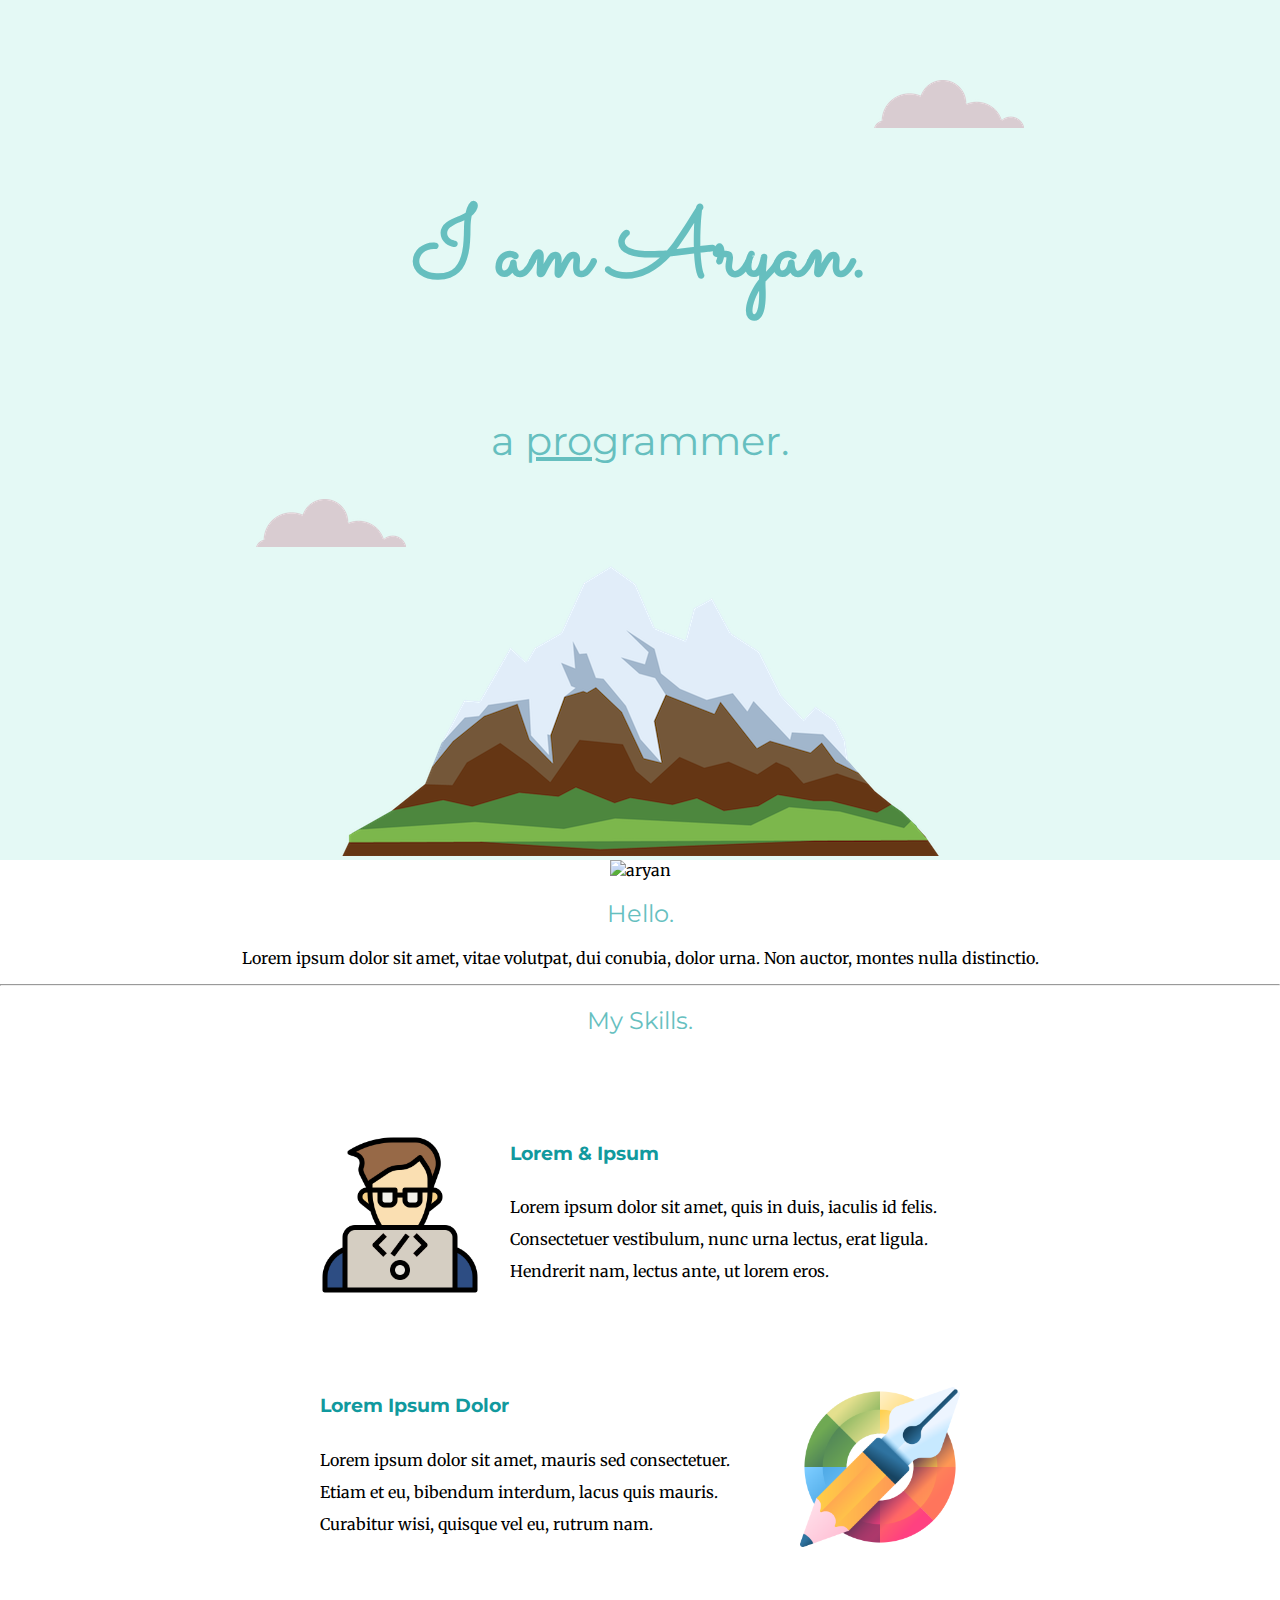
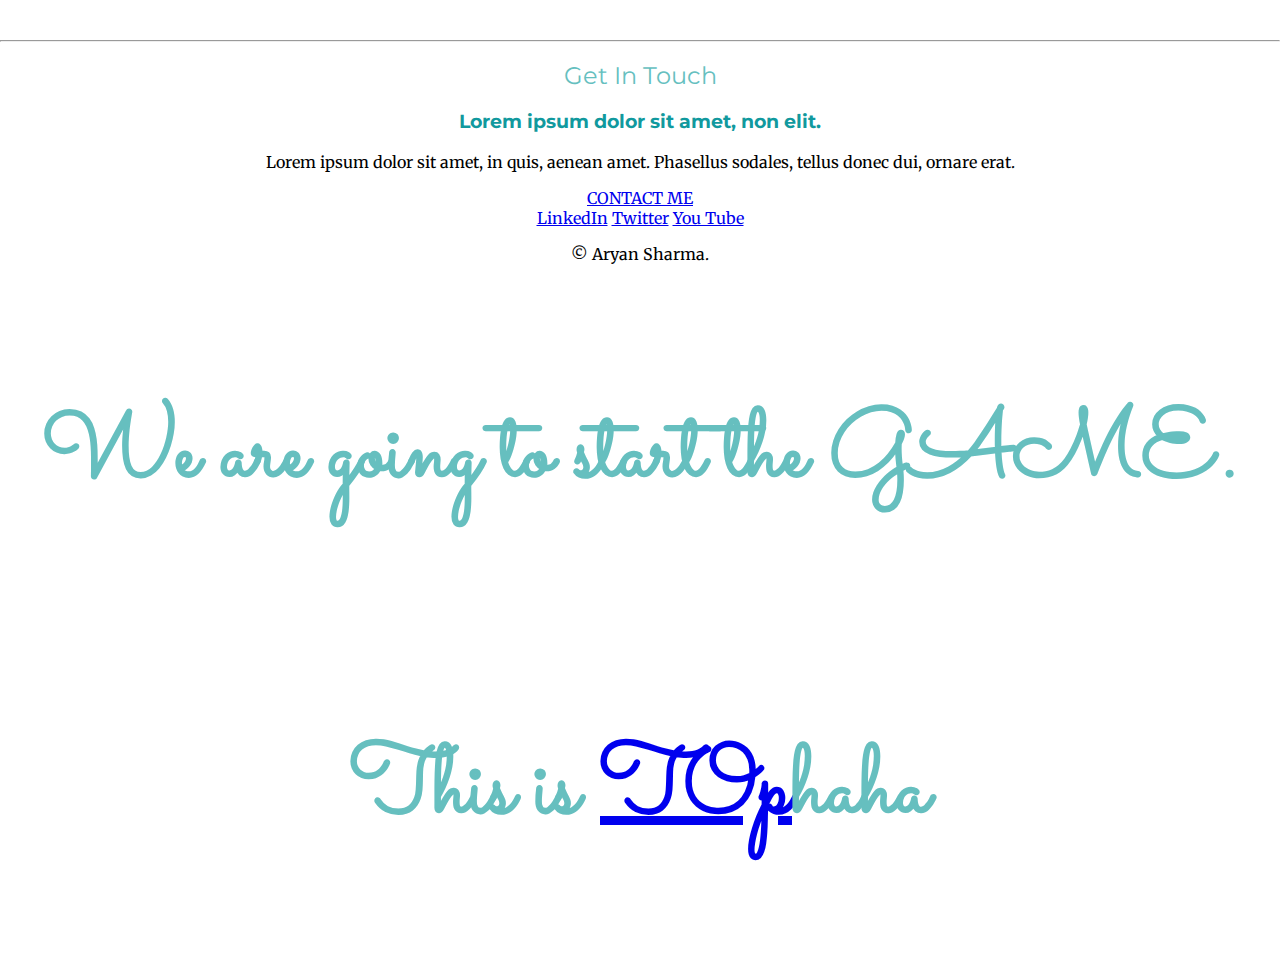
==== index.html @ 48392063 "Reuploded out of web folder" ====
<!DOCTYPE html>
<html lang="en">

<head>
    <meta charset="UTF-8">
    <meta http-equiv="X-UA-Compatible" content="IE=edge">
    <meta name="viewport" content="width=device-width, initial-scale=1.0">
    <link rel="stylesheet" href="style.css">
    <link rel="preconnect" href="https://fonts.googleapis.com">
    <link rel="preconnect" href="https://fonts.gstatic.com" crossorigin>
    <link href="https://fonts.googleapis.com/css2?family=Merriweather&family=Montserrat&family=Sacramento&display=swap" rel="stylesheet">
    <script src="script.js"></script>
    <title>Document</title>
</head>

<body>
    <div class="topContainer">
        <img src="images/cloud.png" alt="cloud" class="cloud1">
        <h1>I am Aryan.</h1>
        <h2 class="programmer">a <span>pro</span>grammer.</h2>
        <img src="images/cloud.png" alt="cloud" class="cloud2">
        <img src="images/mountain.png" alt="mountain" class="mountain">
    </div>
    <div class="middleContainer">
        <div class="profile">
          <img src="images/aryan.jpeg" alt="aryan">
          <h2>Hello.</h2>
          <p>Lorem ipsum dolor sit amet, vitae volutpat, dui conubia, dolor urna. Non auctor, montes nulla distinctio.</p>
        </div>
        <hr>
        <div class="skills">
          <h2>My Skills.</h2>
          <div class="skill-row">
            <img src="images/coding.png" alt="coding" class="codeImage">
            <h3>Lorem & Ipsum</h3>
            <p>Lorem ipsum dolor sit amet, quis in duis, iaculis id felis. Consectetuer vestibulum, nunc urna lectus, erat ligula. Hendrerit nam, lectus ante, ut lorem eros.</p>
          </div>
          <div class="skill-row">
            <img src="images/graphic-designer.png" alt="design" class="designImage">
            <h3>Lorem Ipsum Dolor</h3>
            <p>Lorem ipsum dolor sit amet, mauris sed consectetuer. Etiam et eu, bibendum interdum, lacus quis mauris. Curabitur wisi, quisque vel eu, rutrum nam.</p>
          </div>
        </div>
        <hr>
        <div class="contact-me">
          <h2>Get In Touch</h2>
          <h3>Lorem ipsum dolor sit amet, non elit.</h3>
          <p>Lorem ipsum dolor sit amet, in quis, aenean amet. Phasellus sodales, tellus donec dui, ornare erat.</p>
          <a class="btn" href="mailto:name@email.com">CONTACT ME</a>
        </div>
      </div>
      
      
      <div class="bottomContainer">
        <a class="footer-link" href="https://www.linkedin.com/in/aryan-sharma-a708031b0/">LinkedIn</a>
        <a class="footer-link" href="https://twitter.com/heyaryansharma">Twitter</a>
        <a class="footer-link" href="https://www.youtube.com/channel/UCsydMzwXASSHIB_kO_rSgIg">You Tube</a>
        <p>© Aryan Sharma.</p>
      </div>
      
    <h1>We are going to start the GAME.</h1>

    <h1>This is <a href="www.google.com">TOp</a>haha </h1>

</body>

</html>
---- style.css ----
:root {
    --color: #66BFBF;
    --white: #ffffff;
}

body {
    margin: 0;
    text-align: center;
    font-family: 'Merriweather', serif;
}

h1 {
    margin-top: 0;
    padding-top: 80px;
    font-family: 'Sacramento', cursive;
    font-size: 6rem;
    color: var(--color);
    line-height: 2;
}

h2 {
    font-family: 'Montserrat', sans-serif;
    color:  var(--color);
    font-weight: normal;
}

h3 {
    font-family: 'Montserrat', sans-serif;
    color: #11999E;
}

.topContainer {
    background-color: #E4F9F5;
    padding-top: 80px;
}

span {
    text-decoration: underline;
}

.cloud1 {
    position: absolute;
    right: 20%;
    display: block;
}

.cloud2 {
    position: absolute;
    left: 20%;
}

.skill-row {
    width: 50%;
    margin: 100px auto 100px auto;
    text-align: left;
    line-height: 2;
}

/*
    Middle Container
*/


.programmer {
    font-size: 2.5rem;
}
.codeImage {
    width: 25%;
    float: left;
    margin-right: 30px;
}
.designImage {

    width: 25%;
    float: right;
    margin-left: 30px;
}
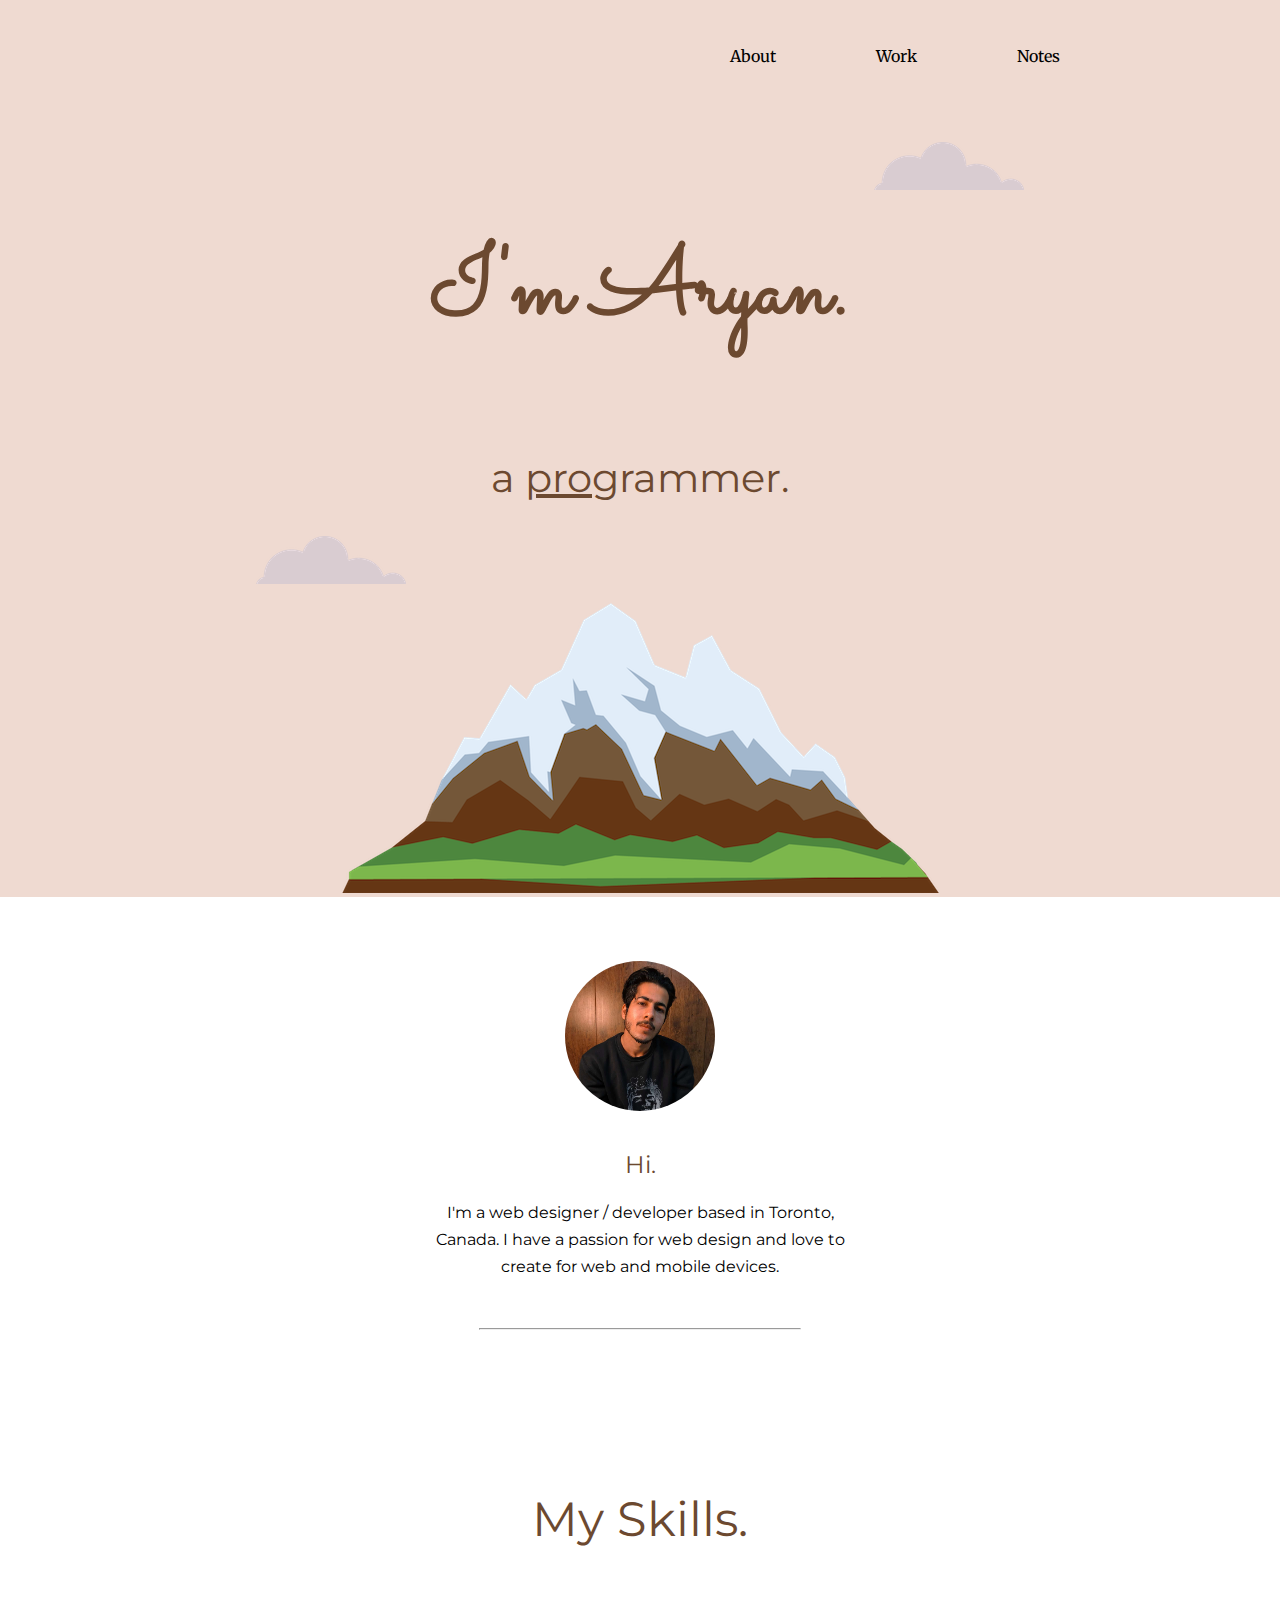
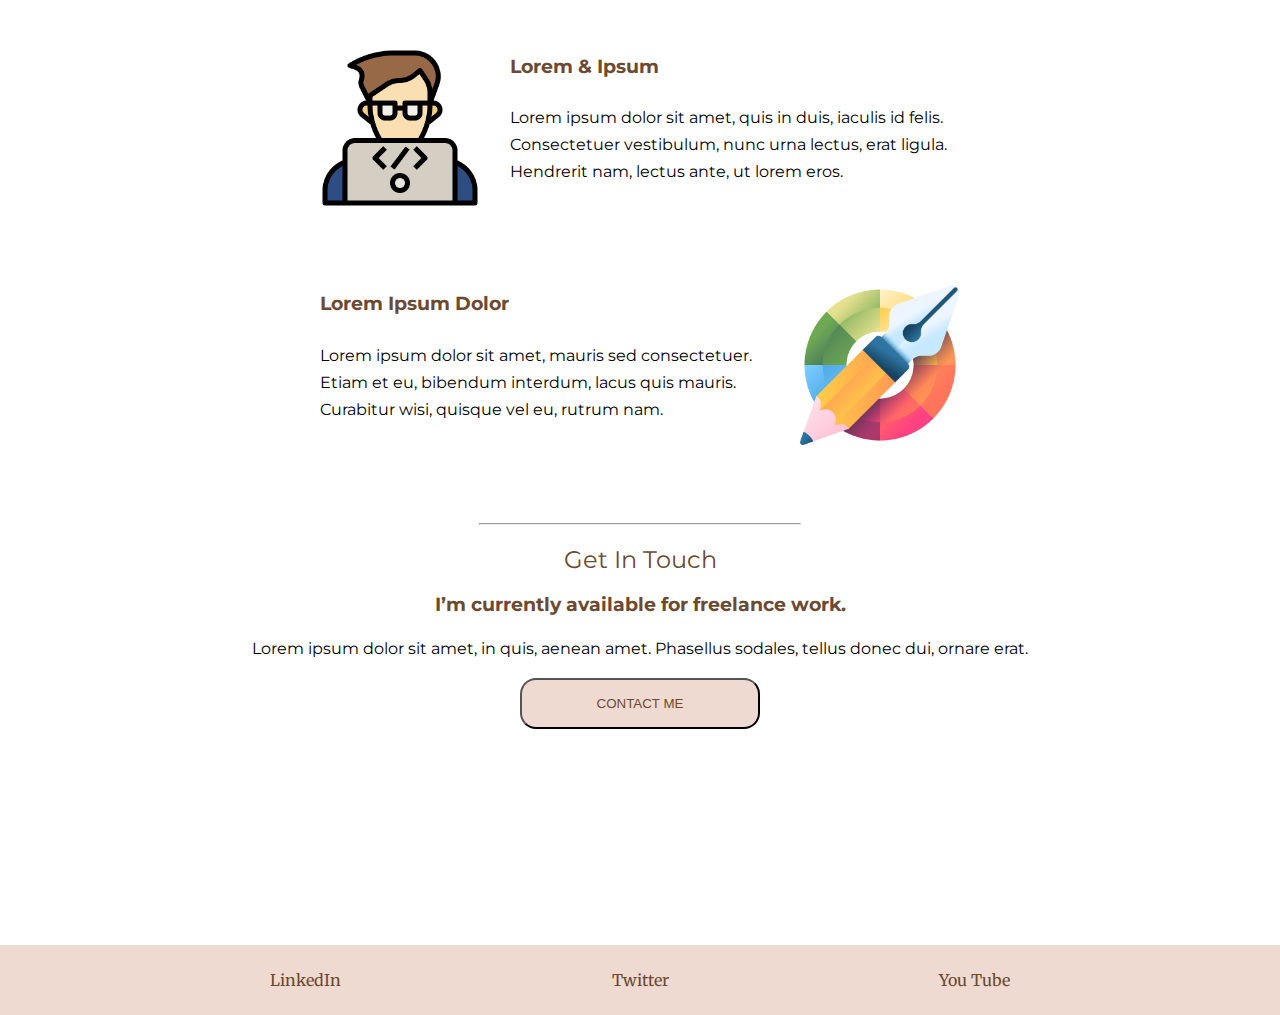
==== commit ee8ca166: "Updated personal website" ====
--- a/index.html
+++ b/index.html
@@ -2,66 +2,78 @@
 <html lang="en">
 
 <head>
-    <meta charset="UTF-8">
-    <meta http-equiv="X-UA-Compatible" content="IE=edge">
-    <meta name="viewport" content="width=device-width, initial-scale=1.0">
-    <link rel="stylesheet" href="style.css">
-    <link rel="preconnect" href="https://fonts.googleapis.com">
-    <link rel="preconnect" href="https://fonts.gstatic.com" crossorigin>
-    <link href="https://fonts.googleapis.com/css2?family=Merriweather&family=Montserrat&family=Sacramento&display=swap" rel="stylesheet">
-    <script src="script.js"></script>
-    <title>Document</title>
+  <meta charset="UTF-8">
+  <meta http-equiv="X-UA-Compatible" content="IE=edge">
+  <meta name="viewport" content="width=device-width, initial-scale=1.0">
+  <link rel="stylesheet" href="style.css">
+  <link rel="preconnect" href="https://fonts.googleapis.com">
+  <link rel="preconnect" href="https://fonts.gstatic.com" crossorigin>
+  <link href="https://fonts.googleapis.com/css2?family=Merriweather&family=Montserrat&family=Sacramento&display=swap"
+    rel="stylesheet">
+  <script src="script.js"></script>
+  <title>Document</title>
 </head>
 
 <body>
-    <div class="topContainer">
-        <img src="images/cloud.png" alt="cloud" class="cloud1">
-        <h1>I am Aryan.</h1>
-        <h2 class="programmer">a <span>pro</span>grammer.</h2>
-        <img src="images/cloud.png" alt="cloud" class="cloud2">
-        <img src="images/mountain.png" alt="mountain" class="mountain">
+  <div class="topContainer">
+    <header>
+
+      <div class="header">
+        <ul>
+          <li>About</li>
+          <li>Work</li>
+          <li>Notes</li>
+        </ul>
+      </div>
+    </header>
+    <div class="title">
+      <img src="images/cloud.png" alt="cloud" class="cloud1">
+      <h1>I'm Aryan.</h1>
+      <h2 class="programmer">a <span>pro</span>grammer.</h2>
+      <img src="images/cloud.png" alt="cloud" class="cloud2">
+      <img src="images/mountain.png" alt="mountain" class="mountain">
     </div>
-    <div class="middleContainer">
-        <div class="profile">
-          <img src="images/aryan.jpeg" alt="aryan">
-          <h2>Hello.</h2>
-          <p>Lorem ipsum dolor sit amet, vitae volutpat, dui conubia, dolor urna. Non auctor, montes nulla distinctio.</p>
-        </div>
-        <hr>
-        <div class="skills">
-          <h2>My Skills.</h2>
-          <div class="skill-row">
-            <img src="images/coding.png" alt="coding" class="codeImage">
-            <h3>Lorem & Ipsum</h3>
-            <p>Lorem ipsum dolor sit amet, quis in duis, iaculis id felis. Consectetuer vestibulum, nunc urna lectus, erat ligula. Hendrerit nam, lectus ante, ut lorem eros.</p>
-          </div>
-          <div class="skill-row">
-            <img src="images/graphic-designer.png" alt="design" class="designImage">
-            <h3>Lorem Ipsum Dolor</h3>
-            <p>Lorem ipsum dolor sit amet, mauris sed consectetuer. Etiam et eu, bibendum interdum, lacus quis mauris. Curabitur wisi, quisque vel eu, rutrum nam.</p>
-          </div>
-        </div>
-        <hr>
-        <div class="contact-me">
-          <h2>Get In Touch</h2>
-          <h3>Lorem ipsum dolor sit amet, non elit.</h3>
-          <p>Lorem ipsum dolor sit amet, in quis, aenean amet. Phasellus sodales, tellus donec dui, ornare erat.</p>
-          <a class="btn" href="mailto:name@email.com">CONTACT ME</a>
-        </div>
+  </div>
+  <div class="middleContainer">
+    <div class="profile">
+      <img src="images/aryan.JPEG" alt="aryan">
+      <h2>Hi.</h2>
+      <p class="blockText">I'm a web designer / developer based in Toronto,<br> Canada. I have a passion for web design and love to <br>create for web and mobile devices.</p>
+    </div>
+    <hr>
+    <div class="skills">
+      <h2>My Skills.</h2>
+      <div class="skill-row">
+        <img src="images/coding.png" alt="coding" class="codeImage">
+        <h3>Lorem & Ipsum</h3>
+        <p>Lorem ipsum dolor sit amet, quis in duis, iaculis id felis. Consectetuer vestibulum, nunc urna lectus, erat
+          ligula. Hendrerit nam, lectus ante, ut lorem eros.</p>
       </div>
-      
-      
-      <div class="bottomContainer">
-        <a class="footer-link" href="https://www.linkedin.com/in/aryan-sharma-a708031b0/">LinkedIn</a>
-        <a class="footer-link" href="https://twitter.com/heyaryansharma">Twitter</a>
-        <a class="footer-link" href="https://www.youtube.com/channel/UCsydMzwXASSHIB_kO_rSgIg">You Tube</a>
-        <p>© Aryan Sharma.</p>
+      <div class="skill-row">
+        <img src="images/graphic-designer.png" alt="design" class="designImage">
+        <h3>Lorem Ipsum Dolor</h3>
+        <p>Lorem ipsum dolor sit amet, mauris sed consectetuer. Etiam et eu, bibendum interdum, lacus quis mauris.
+          Curabitur wisi, quisque vel eu, rutrum nam.</p>
       </div>
-      
-    <h1>We are going to start the GAME.</h1>
+    </div>
+    <hr>
+    <div class="contact-me">
+      <h2>Get In Touch</h2>
+      <h3>I’m currently available for freelance work.</h3>
+      <p>Lorem ipsum dolor sit amet, in quis, aenean amet. Phasellus sodales, tellus donec dui, ornare erat.</p>
+      <button class="btn" href="mailto:name@email.com">CONTACT ME</button>
+    </div>
+  </div>
 
-    <h1>This is <a href="www.google.com">TOp</a>haha </h1>
+<footer>
+  <div class="bottomContainer">
+    <a class="footer-link" href="https://www.linkedin.com/in/aryan-sharma-a708031b0/">LinkedIn</a>
+    <a class="footer-link" href="https://twitter.com/heyaryansharma">Twitter</a>
+    <a class="footer-link" href="https://www.youtube.com/channel/UCsydMzwXASSHIB_kO_rSgIg">You Tube</a>
+  </div>
+</footer>
+
 
 </body>
 
-</html>
+</html>--- a/style.css
+++ b/style.css
@@ -1,6 +1,21 @@
 :root {
-    --color: #66BFBF;
+    --color: #6c4930;
     --white: #ffffff;
+    --back: #efdad1
+}
+
+.header {
+    height: 4rem;
+    margin-right: 220px;
+}
+.header ul {
+    display: flex;
+    justify-content: flex-end;
+    list-style-type: none;
+}
+
+.header li {
+    margin-left: 100px;
 }
 
 body {
@@ -11,13 +26,13 @@
 
 h1 {
     margin-top: 0;
-    padding-top: 80px;
+    padding-top: 55px;
     font-family: 'Sacramento', cursive;
     font-size: 6rem;
     color: var(--color);
     line-height: 2;
 }
-
+   
 h2 {
     font-family: 'Montserrat', sans-serif;
     color:  var(--color);
@@ -26,12 +41,21 @@
 
 h3 {
     font-family: 'Montserrat', sans-serif;
-    color: #11999E;
+    color:  var(--color);
 }
 
+p {
+    font-family: 'Montserrat', sans-serif;
+    line-height: 27px;
+}
+
+hr {
+    width: 20rem;
+    margin-top: 3rem;
+}
 .topContainer {
-    background-color: #E4F9F5;
-    padding-top: 80px;
+    background-color: var(--back);
+    padding-top: 30px;
 }
 
 span {
@@ -48,21 +72,41 @@
     position: absolute;
     left: 20%;
 }
+.skills {
+    margin-top: 10rem;
+}
 
+.skills h2 {
+    font-size: 3rem;
+}
 .skill-row {
     width: 50%;
     margin: 100px auto 100px auto;
     text-align: left;
     line-height: 2;
 }
-
+.title {
+    padding-top: 2rem;
+}
 /*
     Middle Container
 */
-
-
+.middleContainer {
+    padding-top: 4rem;
+}
+.profile img {
+    width: 150px;
+    border-radius: 50%;
+}
+.profile h2 {
+    padding-top: 1rem;
+}
 .programmer {
     font-size: 2.5rem;
+}
+.blockText {
+    margin: auto;
+    width: 600px;
 }
 .codeImage {
     width: 25%;
@@ -74,4 +118,38 @@
     width: 25%;
     float: right;
     margin-left: 30px;
+}
+.contact-me {
+    height: 400px;
+}
+
+/*
+    Bottom Container
+*/
+
+.bottomContainer {
+    height: 70px;
+    font-size: 1rem;
+    background-color: var(--back);
+    display: flex;
+    justify-content: space-evenly;
+    align-content: space-around;
+    align-items: center;
+    flex-wrap: nowrap;
+}
+a {
+    text-decoration: none;
+    color: var(--color);
+
+}
+.bottomContainer p {
+    display: block;
+}
+
+.btn {
+    color: var(--color);
+    background: var(--back);
+    border-radius: 1rem;
+    width: 15rem;
+    padding: 1rem;
 }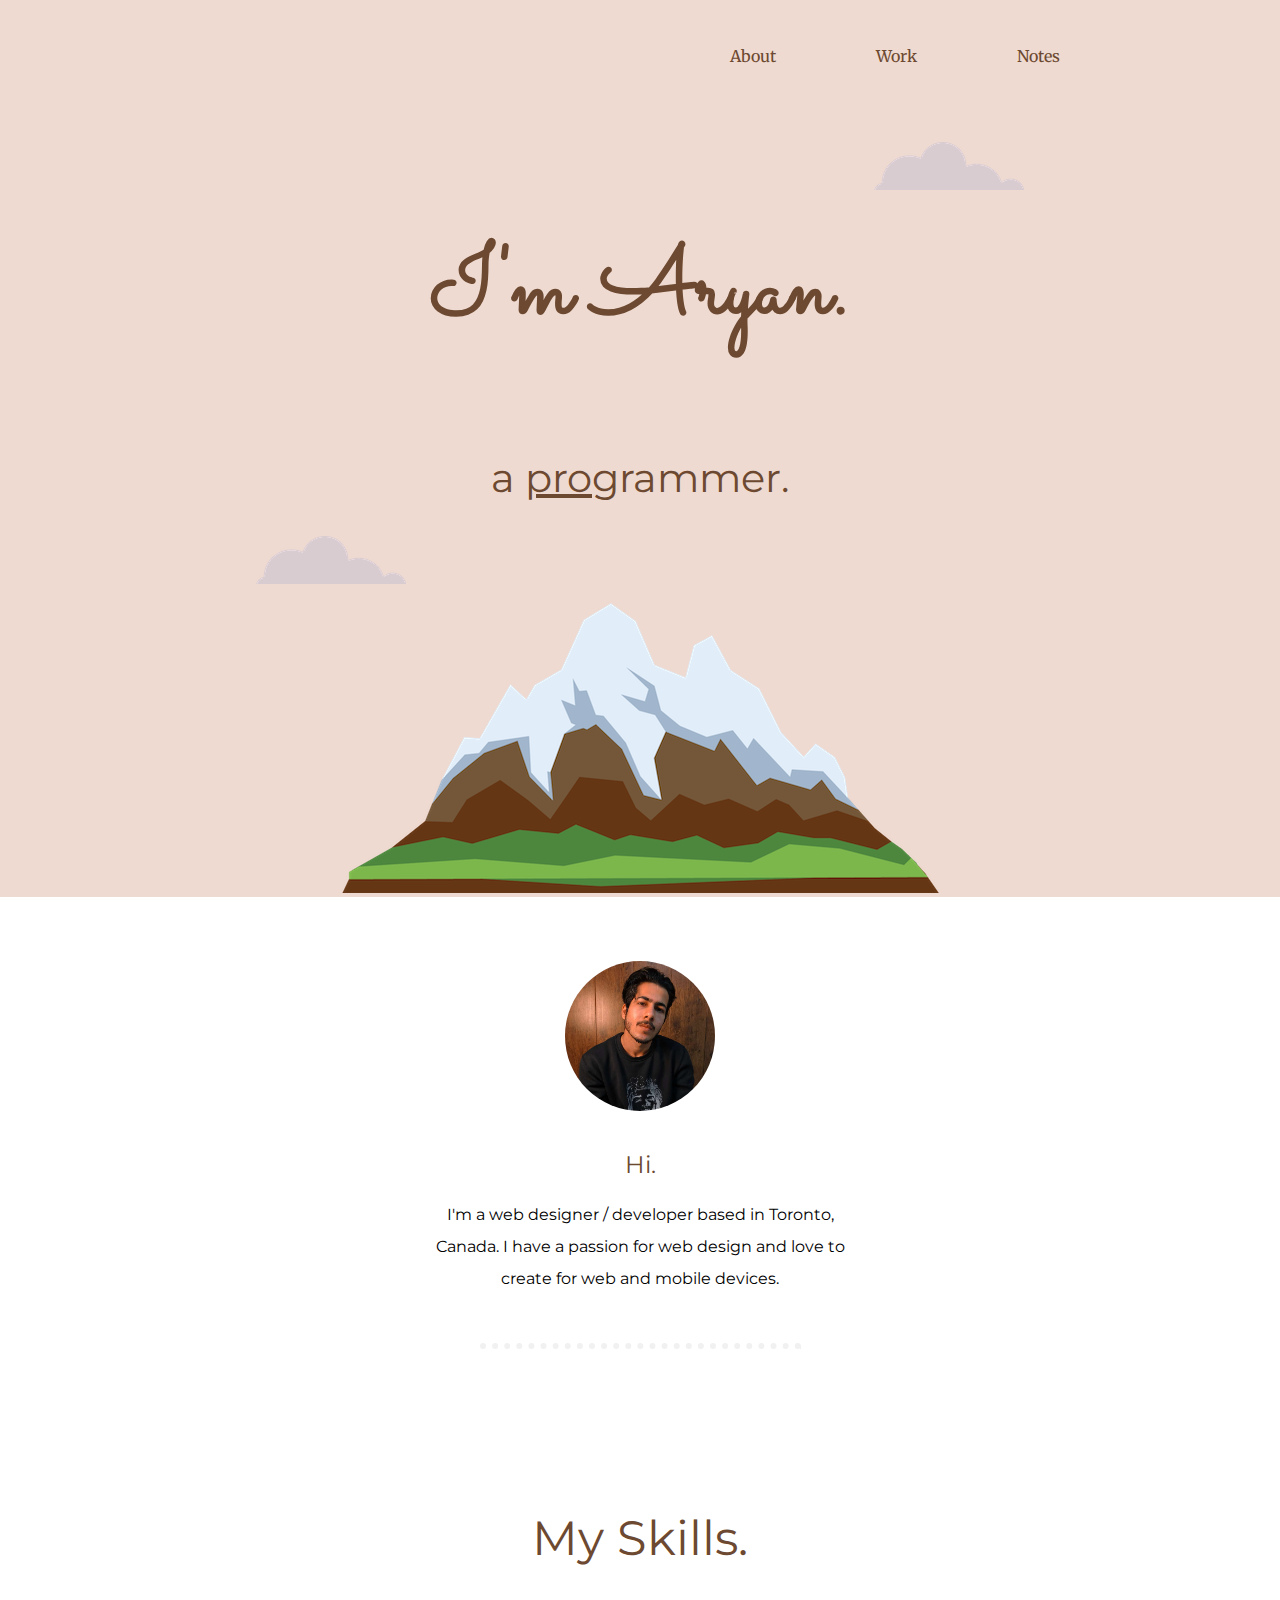
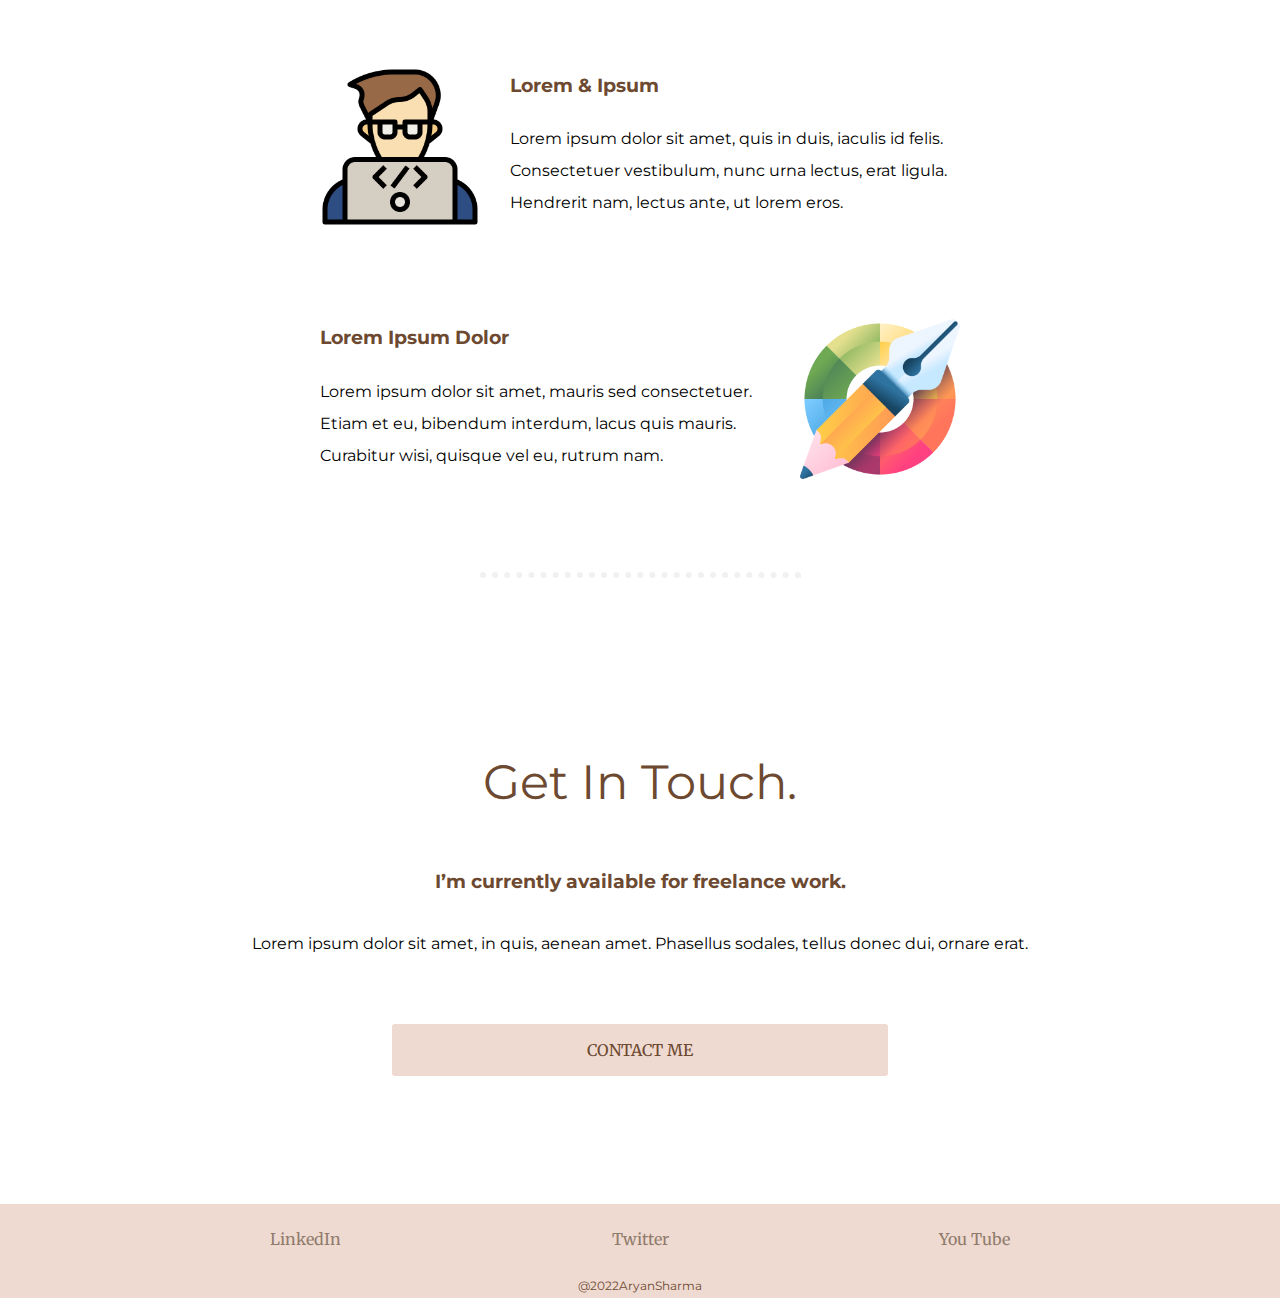
==== commit 1f5fc141: "Updated" ====
--- a/index.html
+++ b/index.html
@@ -11,6 +11,7 @@
   <link href="https://fonts.googleapis.com/css2?family=Merriweather&family=Montserrat&family=Sacramento&display=swap"
     rel="stylesheet">
   <script src="script.js"></script>
+  <link rel="stylesheet" href="https://site-assets.fontawesome.com/releases/v6.1.1/css/all.css" />
   <title>Document</title>
 </head>
 
@@ -58,10 +59,13 @@
     </div>
     <hr>
     <div class="contact-me">
-      <h2>Get In Touch</h2>
+      <h2>Get In Touch.</h2>
       <h3>I’m currently available for freelance work.</h3>
       <p>Lorem ipsum dolor sit amet, in quis, aenean amet. Phasellus sodales, tellus donec dui, ornare erat.</p>
-      <button class="btn" href="mailto:name@email.com">CONTACT ME</button>
+      <a class="btn" href="mailto:name@gmail.com">
+        <i class="fa-solid fa-envelope"></i>
+        CONTACT ME
+      </a>
     </div>
   </div>
 
@@ -70,7 +74,9 @@
     <a class="footer-link" href="https://www.linkedin.com/in/aryan-sharma-a708031b0/">LinkedIn</a>
     <a class="footer-link" href="https://twitter.com/heyaryansharma">Twitter</a>
     <a class="footer-link" href="https://www.youtube.com/channel/UCsydMzwXASSHIB_kO_rSgIg">You Tube</a>
+    
   </div>
+  <p class="copyright">@2022AryanSharma</p>
 </footer>
 
 
--- a/style.css
+++ b/style.css
@@ -1,7 +1,8 @@
 :root {
     --color: #6c4930;
     --white: #ffffff;
-    --back: #efdad1
+    --back: #efdad1;
+    --light :#907c6d
 }
 
 .header {
@@ -46,12 +47,15 @@
 
 p {
     font-family: 'Montserrat', sans-serif;
-    line-height: 27px;
+    line-height: 2;
 }
 
 hr {
     width: 20rem;
     margin-top: 3rem;
+    border-top: 6px dotted rgb(241 241 241);
+    border-bottom: none;
+    border-left: none;
 }
 .topContainer {
     background-color: var(--back);
@@ -88,6 +92,10 @@
 .title {
     padding-top: 2rem;
 }
+
+li {
+    color: var(--color);
+}
 /*
     Middle Container
 */
@@ -120,9 +128,18 @@
     margin-left: 30px;
 }
 .contact-me {
-    height: 400px;
+    padding: 8rem;
+    display: flex;
+    justify-content: flex-start;
+    flex-direction: column;
+    align-items: center;
 }
-
+.contact-me h2 {
+    font-size: 3rem;
+}
+.contact-me a{
+    margin-top: 3rem;
+}
 /*
     Bottom Container
 */
@@ -139,7 +156,7 @@
 }
 a {
     text-decoration: none;
-    color: var(--color);
+    color: var(--light);
 
 }
 .bottomContainer p {
@@ -149,7 +166,20 @@
 .btn {
     color: var(--color);
     background: var(--back);
-    border-radius: 1rem;
-    width: 15rem;
+    border-radius: 3px;
+    width: 29rem;
+    border: none;
     padding: 1rem;
+}
+.btn:hover  {
+    color: var(--color);
+    background: #ddbdaf;
+}
+footer {
+    background-color: var(--back);
+}
+.copyright {
+    margin: 0;
+    font-size: 12px;
+    color: var(--color);
 }